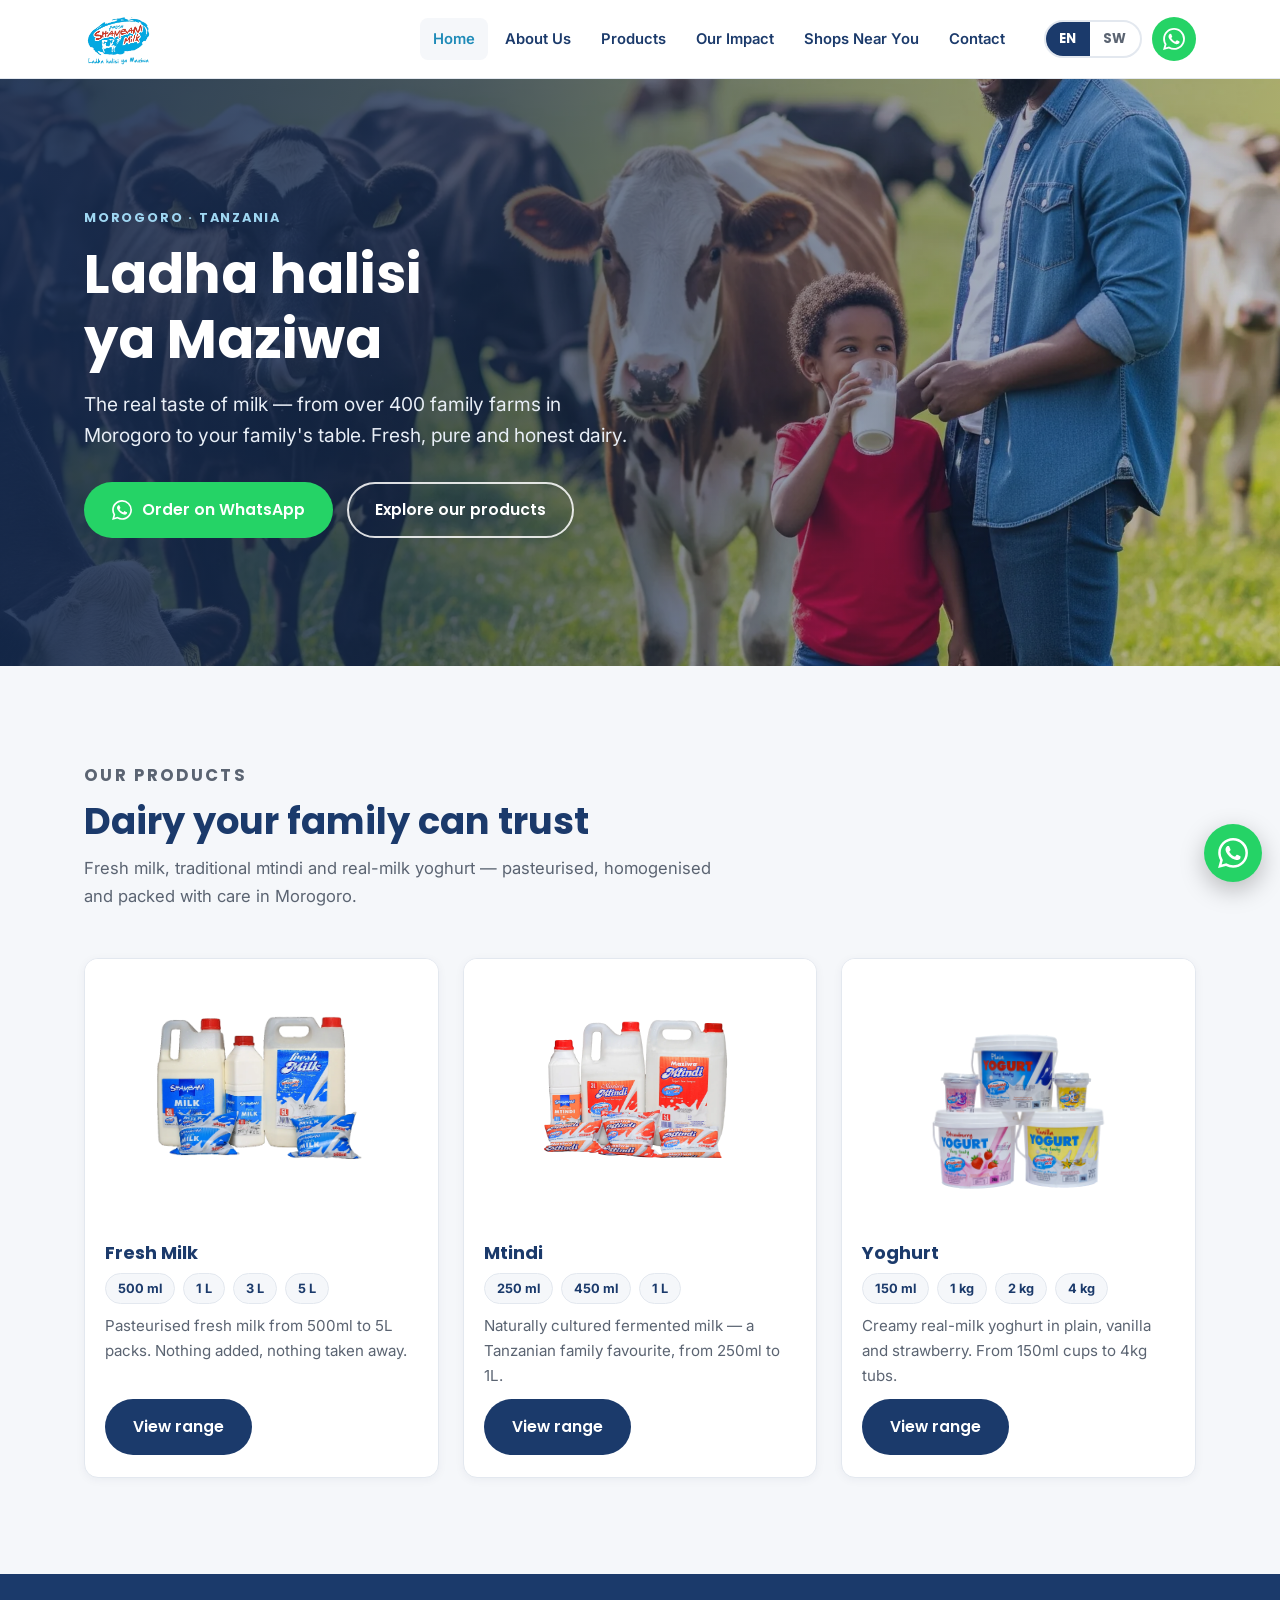
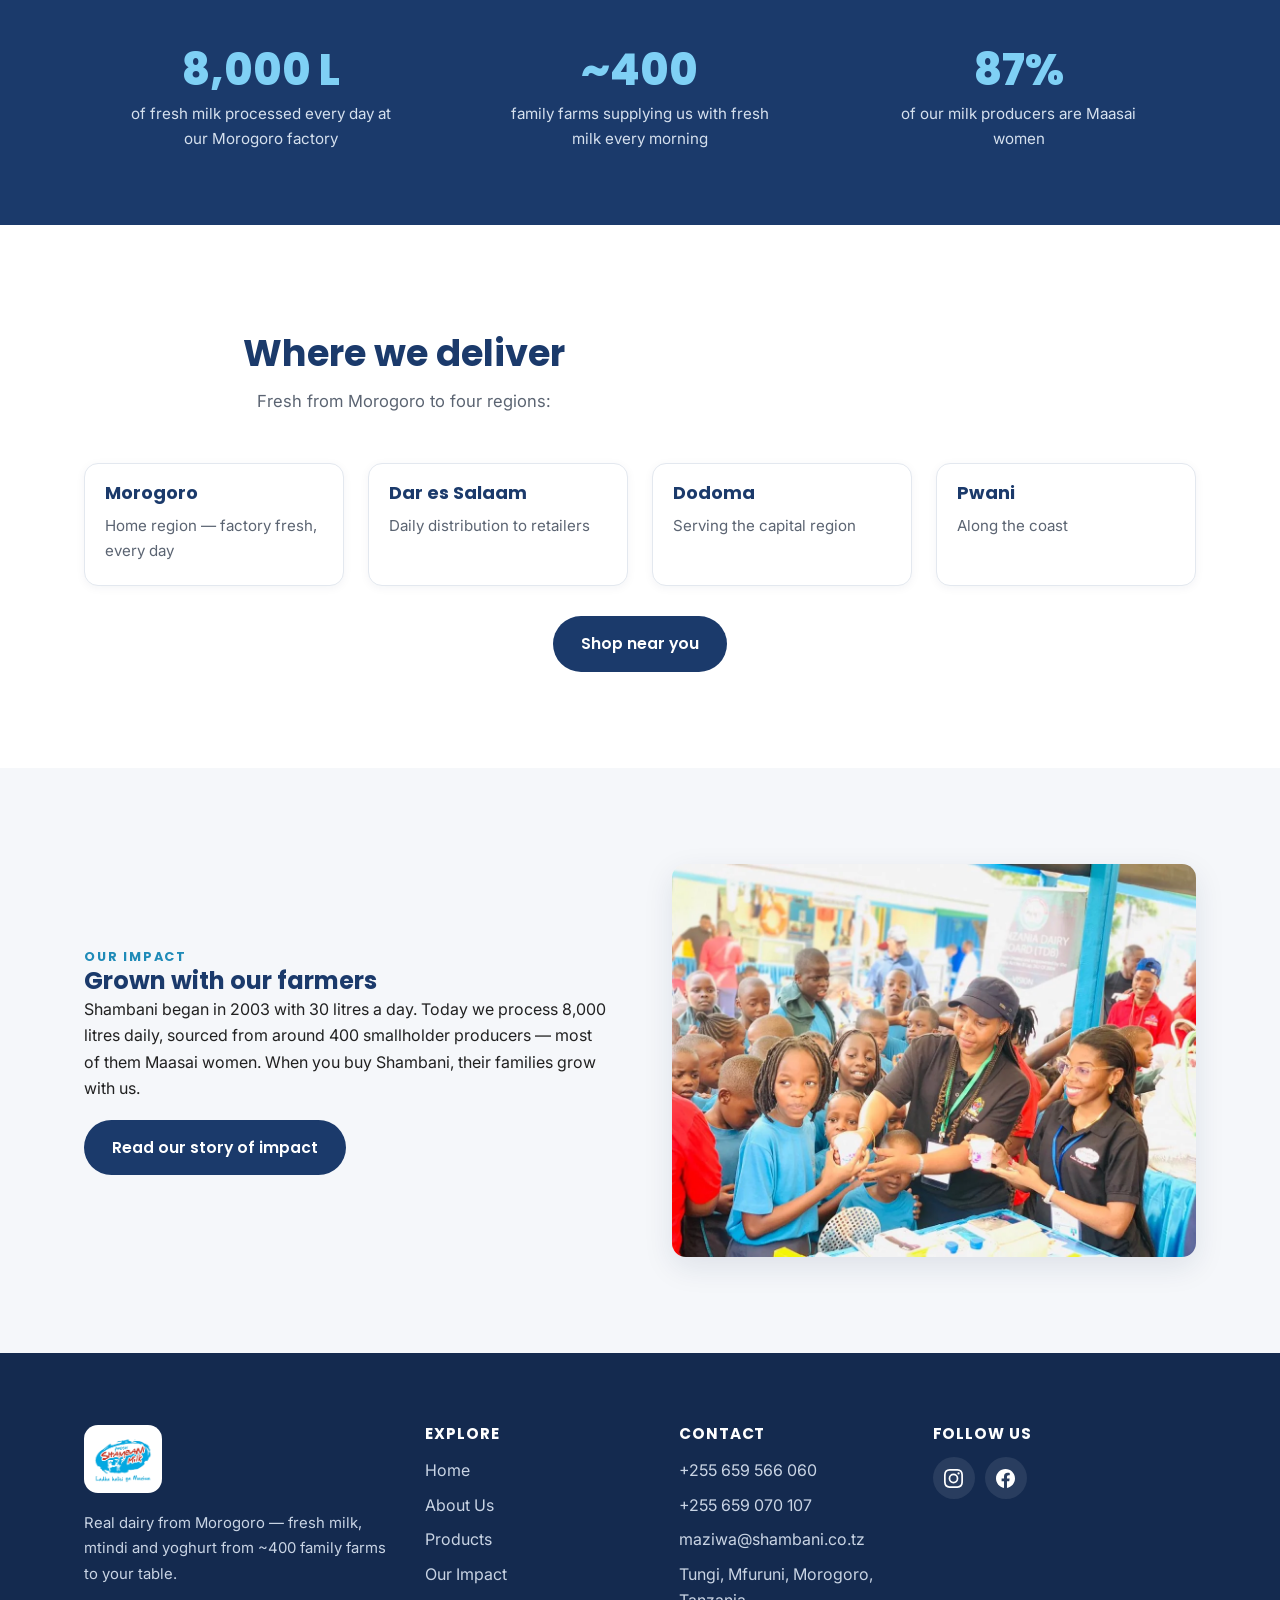
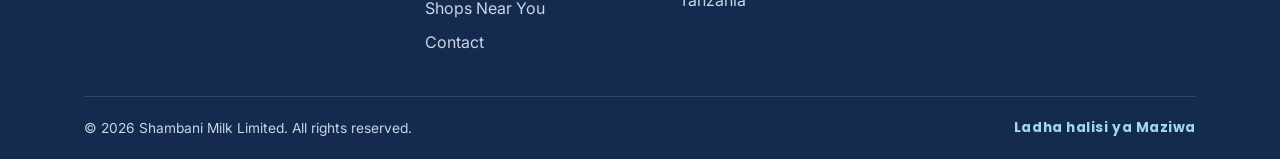
==== index.html @ 1003a5df "Header/footer logo fixes: remove header wordmark, repair stretched footer logo" ====
<!DOCTYPE html>
<html lang="en">
<head>
  <meta charset="UTF-8">
  <meta name="viewport" content="width=device-width, initial-scale=1.0">
  <title>Shambani Milk — Ladha halisi ya Maziwa | Fresh dairy from Morogoro</title>
  <meta name="description" content="Fresh milk, mtindi and yoghurt from ~400 family farms in Morogoro, Tanzania. Order easily on WhatsApp — Ladha halisi ya Maziwa.">
  <link rel="icon" href="assets/img/favicon.ico">
  <link rel="apple-touch-icon" href="assets/img/apple-touch-icon.png">
  <link rel="canonical" href="https://www.shambani.co.tz/">

  <meta property="og:type" content="website">
  <meta property="og:site_name" content="Shambani Milk Limited">
  <meta property="og:title" content="Shambani Milk — Ladha halisi ya Maziwa">
  <meta property="og:description" content="Fresh milk, mtindi and yoghurt from ~400 family farms in Morogoro, Tanzania. Order on WhatsApp.">
  <meta property="og:url" content="https://www.shambani.co.tz/">
  <meta property="og:image" content="https://www.shambani.co.tz/assets/img/og-image.jpg">
  <meta property="og:image:width" content="1200">
  <meta property="og:image:height" content="630">
  <meta name="twitter:card" content="summary_large_image">

  <link rel="preconnect" href="https://fonts.googleapis.com">
  <link rel="preconnect" href="https://fonts.gstatic.com" crossorigin>
  <link href="https://fonts.googleapis.com/css2?family=Poppins:wght@600;700;800&family=Inter:wght@400;600&display=swap" rel="stylesheet">
  <link rel="stylesheet" href="assets/css/styles.css">

  <script type="application/ld+json">
  {
    "@context": "https://schema.org",
    "@type": "Organization",
    "name": "Shambani Milk Limited",
    "url": "https://www.shambani.co.tz/",
    "logo": "https://www.shambani.co.tz/assets/img/logo.webp",
    "slogan": "Ladha halisi ya Maziwa",
    "email": "maziwa@shambani.co.tz",
    "telephone": ["+255659566060", "+255659070107"],
    "address": {
      "@type": "PostalAddress",
      "streetAddress": "Tungi, Mfuruni",
      "addressLocality": "Morogoro",
      "postalCode": "P.O. Box 2185",
      "addressCountry": "TZ"
    },
    "sameAs": [
      "https://www.instagram.com/shambani_milk/",
      "https://www.facebook.com/p/Shambani-Milk-Limited-100064187768673/"
    ]
  }
  </script>
  <script src="assets/js/i18n-en.js" defer></script>
  <script src="assets/js/i18n-sw.js" defer></script>
  <script src="assets/js/supabase-config.js" defer></script>
  <script src="assets/js/shops.js" defer></script>
  <script src="assets/js/main.js" defer></script>
</head>
<body data-page="index">
  <a class="skip-link" href="#main" data-i18n="a11y.skip">Skip to content</a>

  <header class="site-header">
    <div class="header-inner">
      <a class="brand" href="index.html" aria-label="Shambani Milk — home">
        <img src="assets/img/logo.webp" alt="Shambani Milk logo" width="544" height="459">
      </a>
      <nav class="main-nav" id="main-nav" aria-label="Main menu" data-i18n-attr="aria-label:nav.aria">
        <ul>
          <li><a href="index.html" aria-current="page" data-i18n="nav.home">Home</a></li>
          <li><a href="about.html" data-i18n="nav.about">About Us</a></li>
          <li><a href="products.html" data-i18n="nav.products">Products</a></li>
          <li><a href="impact.html" data-i18n="nav.impact">Our Impact</a></li>
          <li><a href="shops.html" data-i18n="nav.locations">Shops Near You</a></li>
          <li><a href="contact.html" data-i18n="nav.contact">Contact</a></li>
        </ul>
      </nav>
      <div class="header-actions">
        <div class="lang-switch" role="group" aria-label="Language / Lugha">
          <button type="button" data-lang="en" aria-pressed="true">EN</button>
          <button type="button" data-lang="sw" aria-pressed="false">SW</button>
        </div>
        <a class="header-call" href="#" data-wa-msg="waMsg.general" aria-label="WhatsApp">
          <svg viewBox="0 0 24 24" fill="currentColor" aria-hidden="true"><path d="M17.472 14.382c-.297-.149-1.758-.867-2.03-.967-.273-.099-.471-.148-.67.15-.197.297-.767.966-.94 1.164-.173.199-.347.223-.644.075-.297-.15-1.255-.463-2.39-1.475-.883-.788-1.48-1.761-1.653-2.059-.173-.297-.018-.458.13-.606.134-.133.298-.347.446-.52.149-.174.198-.298.298-.497.099-.198.05-.371-.025-.52-.075-.149-.669-1.612-.916-2.207-.242-.579-.487-.5-.669-.51-.173-.008-.371-.01-.57-.01-.198 0-.52.074-.792.372-.272.297-1.04 1.016-1.04 2.479 0 1.462 1.065 2.875 1.213 3.074.149.198 2.096 3.2 5.077 4.487.709.306 1.262.489 1.694.625.712.227 1.36.195 1.871.118.571-.085 1.758-.719 2.006-1.413.248-.694.248-1.289.173-1.413-.074-.124-.272-.198-.57-.347m-5.421 7.403h-.004a9.87 9.87 0 01-5.031-1.378l-.361-.214-3.741.982.998-3.648-.235-.374a9.86 9.86 0 01-1.51-5.26c.001-5.45 4.436-9.884 9.888-9.884 2.64 0 5.122 1.03 6.988 2.898a9.825 9.825 0 012.893 6.994c-.003 5.45-4.437 9.884-9.885 9.884m8.413-18.297A11.815 11.815 0 0012.05 0C5.495 0 .16 5.335.157 11.892c0 2.096.547 4.142 1.588 5.945L.057 24l6.305-1.654a11.882 11.882 0 005.683 1.448h.005c6.554 0 11.89-5.335 11.893-11.893a11.821 11.821 0 00-3.48-8.413"/></svg>
        </a>
        <button class="nav-toggle" aria-expanded="false" aria-controls="main-nav" aria-label="Menu">
          <svg viewBox="0 0 24 24" fill="none" stroke="currentColor" stroke-width="2.4" stroke-linecap="round" aria-hidden="true"><path d="M4 7h16M4 12h16M4 17h16"/></svg>
        </button>
      </div>
    </div>
  </header>

  <main id="main">

    <!-- Hero -->
    <section class="hero">
      <img src="assets/img/hero-home.webp" alt="" width="1920" height="1920" fetchpriority="high">
      <div class="hero-content">
        <p class="eyebrow" data-i18n="home.hero.eyebrow">Morogoro · Tanzania</p>
        <h1 data-i18n="home.hero.title">Ladha halisi ya Maziwa</h1>
        <p class="sub" data-i18n="home.hero.sub">The real taste of milk — from over 400 family farms in Morogoro to your family's table. Fresh, pure and honest dairy.</p>
        <div class="btn-row">
          <a class="btn btn-wa" href="#" data-wa-msg="waMsg.general">
            <svg viewBox="0 0 24 24" fill="currentColor" aria-hidden="true"><path d="M17.472 14.382c-.297-.149-1.758-.867-2.03-.967-.273-.099-.471-.148-.67.15-.197.297-.767.966-.94 1.164-.173.199-.347.223-.644.075-.297-.15-1.255-.463-2.39-1.475-.883-.788-1.48-1.761-1.653-2.059-.173-.297-.018-.458.13-.606.134-.133.298-.347.446-.52.149-.174.198-.298.298-.497.099-.198.05-.371-.025-.52-.075-.149-.669-1.612-.916-2.207-.242-.579-.487-.5-.669-.51-.173-.008-.371-.01-.57-.01-.198 0-.52.074-.792.372-.272.297-1.04 1.016-1.04 2.479 0 1.462 1.065 2.875 1.213 3.074.149.198 2.096 3.2 5.077 4.487.709.306 1.262.489 1.694.625.712.227 1.36.195 1.871.118.571-.085 1.758-.719 2.006-1.413.248-.694.248-1.289.173-1.413-.074-.124-.272-.198-.57-.347m-5.421 7.403h-.004a9.87 9.87 0 01-5.031-1.378l-.361-.214-3.741.982.998-3.648-.235-.374a9.86 9.86 0 01-1.51-5.26c.001-5.45 4.436-9.884 9.888-9.884 2.64 0 5.122 1.03 6.988 2.898a9.825 9.825 0 012.893 6.994c-.003 5.45-4.437 9.884-9.885 9.884m8.413-18.297A11.815 11.815 0 0012.05 0C5.495 0 .16 5.335.157 11.892c0 2.096.547 4.142 1.588 5.945L.057 24l6.305-1.654a11.882 11.882 0 005.683 1.448h.005c6.554 0 11.89-5.335 11.893-11.893a11.821 11.821 0 00-3.48-8.413"/></svg>
            <span data-i18n="home.cta.order">Order on WhatsApp</span>
          </a>
          <a class="btn btn-outline" href="products.html" data-i18n="home.cta.products">Explore our products</a>
        </div>
      </div>
    </section>

    <!-- Product categories -->
    <section class="section alt">
      <div class="container">
        <div class="section-head">
          <p class="eyebrow" data-i18n="home.products.eyebrow">Our products</p>
          <h2 data-i18n="home.products.title">Dairy your family can trust</h2>
          <p data-i18n="home.products.sub">Fresh milk, traditional mtindi and real-milk yoghurt — pasteurised, homogenised and packed with care in Morogoro.</p>
        </div>
        <div class="grid grid-3">
          <article class="card">
            <div class="card-img"><img src="assets/img/fresh-range.webp" alt="Shambani fresh milk range" data-i18n-attr="alt:cat.fresh.alt" width="1600" height="1066" loading="lazy"></div>
            <div class="card-body">
              <h3 data-i18n="cat.fresh.name">Fresh Milk</h3>
              <div class="chips"><span class="chip">500 ml</span><span class="chip">1 L</span><span class="chip">3 L</span><span class="chip">5 L</span></div>
              <p data-i18n="cat.fresh.desc">Pasteurised fresh milk from 500ml to 5L packs. Nothing added, nothing taken away.</p>
              <a class="btn btn-navy" href="products.html#fresh" data-i18n="cat.view">View range</a>
            </div>
          </article>
          <article class="card">
            <div class="card-img"><img src="assets/img/mtindi-range.webp" alt="Shambani mtindi range" data-i18n-attr="alt:cat.mtindi.alt" width="1920" height="1280" loading="lazy"></div>
            <div class="card-body">
              <h3 data-i18n="cat.mtindi.name">Mtindi</h3>
              <div class="chips"><span class="chip">250 ml</span><span class="chip">450 ml</span><span class="chip">1 L</span></div>
              <p data-i18n="cat.mtindi.desc">Naturally cultured fermented milk — a Tanzanian family favourite, from 250ml to 1L.</p>
              <a class="btn btn-navy" href="products.html#mtindi" data-i18n="cat.view">View range</a>
            </div>
          </article>
          <article class="card">
            <div class="card-img"><img src="assets/img/yogurt-range.webp" alt="Shambani yoghurt range" data-i18n-attr="alt:cat.yogurt.alt" width="1536" height="1920" loading="lazy"></div>
            <div class="card-body">
              <h3 data-i18n="cat.yogurt.name">Yoghurt</h3>
              <div class="chips"><span class="chip">150 ml</span><span class="chip">1 kg</span><span class="chip">2 kg</span><span class="chip">4 kg</span></div>
              <p data-i18n="cat.yogurt.desc">Creamy real-milk yoghurt in plain, vanilla and strawberry. From 150ml cups to 4kg tubs.</p>
              <a class="btn btn-navy" href="products.html#yogurt" data-i18n="cat.view">View range</a>
            </div>
          </article>
        </div>
      </div>
    </section>

    <!-- Impact stats -->
    <section class="stats-band">
      <div class="container">
        <div class="grid grid-3">
          <div class="stat">
            <div class="num" data-i18n="stat.capacity.num">8,000 L</div>
            <p class="label" data-i18n="stat.capacity.label">of fresh milk processed every day at our Morogoro factory</p>
          </div>
          <div class="stat">
            <div class="num" data-i18n="stat.farmers.num">~400</div>
            <p class="label" data-i18n="stat.farmers.label">family farms supplying us with fresh milk every morning</p>
          </div>
          <div class="stat">
            <div class="num" data-i18n="stat.women.num">87%</div>
            <p class="label" data-i18n="stat.women.label">of our milk producers are Maasai women</p>
          </div>
        </div>
      </div>
    </section>

    <!-- Delivery strip -->
    <section class="section">
      <div class="container">
        <div class="section-head center">
          <h2 data-i18n="home.deliver.title">Where we deliver</h2>
          <p data-i18n="home.deliver.sub">Fresh from Morogoro to four regions:</p>
        </div>
        <div class="grid grid-4">
          <article class="card"><div class="card-body"><h3>Morogoro</h3><p data-i18n="mk.morogoro.desc">Home region — factory fresh, every day</p></div></article>
          <article class="card"><div class="card-body"><h3>Dar es Salaam</h3><p data-i18n="mk.dar.desc">Daily distribution to retailers</p></div></article>
          <article class="card"><div class="card-body"><h3>Dodoma</h3><p data-i18n="mk.dodoma.desc">Serving the capital region</p></div></article>
          <article class="card"><div class="card-body"><h3>Pwani</h3><p data-i18n="mk.pwani.desc">Along the coast</p></div></article>
        </div>
        <div class="mt-3 center">
          <a class="btn btn-navy" href="shops.html" data-i18n="home.cta.locations">Shop near you</a>
        </div>
      </div>
    </section>

    <!-- Impact teaser -->
    <section class="section alt">
      <div class="container split">
        <div>
          <p class="eyebrow" data-i18n="home.impact.eyebrow">Our impact</p>
          <h2 data-i18n="home.impact.title">Grown with our farmers</h2>
          <p data-i18n="home.impact.text">Shambani began in 2003 with 30 litres a day. Today we process 8,000 litres daily, sourced from around 400 smallholder producers — most of them Maasai women. When you buy Shambani, their families grow with us.</p>
          <a class="btn btn-navy mt-2" href="impact.html" data-i18n="home.impact.link">Read our story of impact</a>
        </div>
        <div class="img-frame">
          <img src="assets/img/impact-event.webp" alt="Shambani staff serving yoghurt to schoolchildren at an outdoor event" data-i18n-attr="alt:impact.event.alt" width="1080" height="810" loading="lazy">
        </div>
      </div>
    </section>

  </main>

  <footer class="site-footer">
    <div class="container">
      <div class="footer-grid">
        <div class="footer-brand">
          <img src="assets/img/logo.webp" alt="Shambani Milk logo" width="544" height="459">
          <p data-i18n="footer.blurb">Real dairy from Morogoro — fresh milk, mtindi and yoghurt from ~400 family farms to your table.</p>
        </div>
        <nav aria-label="Footer">
          <h3 data-i18n="footer.explore">Explore</h3>
          <ul>
            <li><a href="index.html" data-i18n="nav.home">Home</a></li>
            <li><a href="about.html" data-i18n="nav.about">About Us</a></li>
            <li><a href="products.html" data-i18n="nav.products">Products</a></li>
            <li><a href="impact.html" data-i18n="nav.impact">Our Impact</a></li>
            <li><a href="shops.html" data-i18n="nav.locations">Shops Near You</a></li>
            <li><a href="contact.html" data-i18n="nav.contact">Contact</a></li>
          </ul>
        </nav>
        <div>
          <h3 data-i18n="footer.contact">Contact</h3>
          <ul>
            <li><a href="tel:+255659566060">+255 659 566 060</a></li>
            <li><a href="tel:+255659070107">+255 659 070 107</a></li>
            <li><a href="mailto:maziwa@shambani.co.tz">maziwa@shambani.co.tz</a></li>
            <li>Tungi, Mfuruni, Morogoro, Tanzania</li>
          </ul>
        </div>
        <div>
          <h3 data-i18n="footer.follow">Follow us</h3>
          <div class="social-row">
            <a href="https://www.instagram.com/shambani_milk/" aria-label="Instagram" data-i18n-attr="aria-label:footer.ig.aria">
              <svg viewBox="0 0 24 24" fill="currentColor" aria-hidden="true"><path d="M12 2.163c3.204 0 3.584.012 4.85.07 3.252.148 4.771 1.691 4.919 4.919.058 1.265.069 1.645.069 4.849 0 3.205-.012 3.584-.069 4.849-.149 3.225-1.664 4.771-4.919 4.919-1.266.058-1.644.07-4.85.07-3.204 0-3.584-.012-4.849-.07-3.26-.149-4.771-1.699-4.919-4.92-.058-1.265-.07-1.644-.07-4.849 0-3.204.013-3.583.07-4.849.149-3.227 1.664-4.771 4.919-4.919 1.266-.057 1.645-.069 4.849-.069zM12 0C8.741 0 8.333.014 7.053.072 2.695.272.273 2.69.073 7.052.014 8.333 0 8.741 0 12s.014 3.668.072 4.948c.2 4.358 2.618 6.78 6.98 6.98C8.333 23.986 8.741 24 12 24s3.668-.014 4.948-.072c4.354-.2 6.782-2.618 6.979-6.98.059-1.28.073-1.689.073-4.948s-.014-3.667-.072-4.947c-.196-4.354-2.617-6.78-6.979-6.98C15.668.014 15.259 0 12 0zm0 5.838a6.162 6.162 0 100 12.324 6.162 6.162 0 000-12.324zM12 16a4 4 0 110-8 4 4 0 010 8zm6.406-11.845a1.44 1.44 0 100 2.881 1.44 1.44 0 000-2.881z"/></svg>
            </a>
            <a href="https://www.facebook.com/p/Shambani-Milk-Limited-100064187768673/" aria-label="Facebook" data-i18n-attr="aria-label:footer.fb.aria">
              <svg viewBox="0 0 24 24" fill="currentColor" aria-hidden="true"><path d="M24 12.073c0-6.627-5.373-12-12-12s-12 5.373-12 12c0 5.99 4.388 10.954 10.125 11.854v-8.385H7.078v-3.47h3.047V9.43c0-3.007 1.792-4.669 4.533-4.669 1.312 0 2.686.235 2.686.235v2.953H15.83c-1.491 0-1.956.925-1.956 1.874v2.25h3.328l-.532 3.47h-2.796v8.385C19.612 23.027 24 18.062 24 12.073z"/></svg>
            </a>
          </div>
        </div>
      </div>
      <div class="footer-bottom">
        <span data-i18n="footer.rights">© 2026 Shambani Milk Limited. All rights reserved.</span>
        <span>Ladha halisi ya Maziwa</span>
      </div>
    </div>
  </footer>

  <a class="wa-float" href="#" data-wa-msg="waMsg.general" aria-label="Chat with us on WhatsApp" data-i18n-attr="aria-label:wa.float.aria">
    <svg viewBox="0 0 24 24" fill="currentColor" aria-hidden="true"><path d="M17.472 14.382c-.297-.149-1.758-.867-2.03-.967-.273-.099-.471-.148-.67.15-.197.297-.767.966-.94 1.164-.173.199-.347.223-.644.075-.297-.15-1.255-.463-2.39-1.475-.883-.788-1.48-1.761-1.653-2.059-.173-.297-.018-.458.13-.606.134-.133.298-.347.446-.52.149-.174.198-.298.298-.497.099-.198.05-.371-.025-.52-.075-.149-.669-1.612-.916-2.207-.242-.579-.487-.5-.669-.51-.173-.008-.371-.01-.57-.01-.198 0-.52.074-.792.372-.272.297-1.04 1.016-1.04 2.479 0 1.462 1.065 2.875 1.213 3.074.149.198 2.096 3.2 5.077 4.487.709.306 1.262.489 1.694.625.712.227 1.36.195 1.871.118.571-.085 1.758-.719 2.006-1.413.248-.694.248-1.289.173-1.413-.074-.124-.272-.198-.57-.347m-5.421 7.403h-.004a9.87 9.87 0 01-5.031-1.378l-.361-.214-3.741.982.998-3.648-.235-.374a9.86 9.86 0 01-1.51-5.26c.001-5.45 4.436-9.884 9.888-9.884 2.64 0 5.122 1.03 6.988 2.898a9.825 9.825 0 012.893 6.994c-.003 5.45-4.437 9.884-9.885 9.884m8.413-18.297A11.815 11.815 0 0012.05 0C5.495 0 .16 5.335.157 11.892c0 2.096.547 4.142 1.588 5.945L.057 24l6.305-1.654a11.882 11.882 0 005.683 1.448h.005c6.554 0 11.89-5.335 11.893-11.893a11.821 11.821 0 00-3.48-8.413"/></svg>
  </a>
</body>
</html>
---- assets/css/styles.css ----
/* ============================================================
   Shambani Milk Limited — site styles
   Brand: blue #29ABE2 · navy #1B3A6B · red #E63946 (see website-build-prompt.md §2)
   ============================================================ */

:root {
  --blue: #29abe2;
  --blue-dark: #1f8bb8;
  --navy: #1b3a6b;
  --navy-deep: #142a4f;
  --red: #e63946;
  --wa: #25d366;
  --wa-dark: #1eb857;
  --ink: #212121;
  --muted: #5b6472;
  --paper: #ffffff;
  --mist: #f5f7fa;
  --line: #e3e8ef;
  --radius: 14px;
  --shadow: 0 10px 30px rgba(20, 42, 79, 0.10);
  --font-head: "Poppins", "Segoe UI", system-ui, sans-serif;
  --font-body: "Inter", "Segoe UI", system-ui, sans-serif;
  --container: 1152px;
}

* { box-sizing: border-box; margin: 0; padding: 0; }

html { scroll-behavior: smooth; }

body {
  font-family: var(--font-body);
  color: var(--ink);
  background: var(--paper);
  line-height: 1.65;
  font-size: 1rem;
  -webkit-font-smoothing: antialiased;
}

img { max-width: 100%; height: auto; display: block; }

a { color: var(--blue-dark); text-decoration: none; }
a:hover { text-decoration: underline; }

h1, h2, h3, h4 { font-family: var(--font-head); line-height: 1.2; color: var(--navy); font-weight: 700; }

:focus-visible { outline: 3px solid var(--blue); outline-offset: 2px; border-radius: 4px; }

.container { max-width: var(--container); margin-inline: auto; padding-inline: 20px; }

.skip-link {
  position: absolute; left: -9999px; top: 0; background: var(--navy); color: #fff;
  padding: 10px 16px; z-index: 200; border-radius: 0 0 8px 0;
}
.skip-link:focus { left: 0; }

/* ---------- Buttons ---------- */
.btn {
  display: inline-flex; align-items: center; gap: 10px; justify-content: center;
  font-family: var(--font-head); font-weight: 600; font-size: 0.975rem;
  padding: 13px 26px; border-radius: 999px; border: 2px solid transparent;
  cursor: pointer; text-decoration: none !important; transition: transform .15s ease, background .15s ease, color .15s ease;
}
.btn:active { transform: scale(.97); }
.btn-primary { background: var(--red); color: #fff; }
.btn-primary:hover { background: #cf2f3c; }
.btn-wa { background: var(--wa); color: #fff; }
.btn-wa:hover { background: var(--wa-dark); }
.btn-outline { background: transparent; color: #fff; border-color: rgba(255,255,255,.85); }
.btn-outline:hover { background: rgba(255,255,255,.14); }
.btn-navy { background: var(--navy); color: #fff; }
.btn-navy:hover { background: var(--navy-deep); }
.btn svg { width: 20px; height: 20px; flex: none; }

/* ---------- Header ---------- */
.site-header {
  position: sticky; top: 0; z-index: 100;
  background: rgba(255,255,255,.96); backdrop-filter: blur(8px);
  border-bottom: 1px solid var(--line);
}
.header-inner {
  display: flex; align-items: center; gap: 18px;
  min-height: 72px; max-width: var(--container); margin-inline: auto; padding: 10px 20px;
}
.brand { display: flex; align-items: center; gap: 12px; text-decoration: none !important; }
.brand img { height: 58px; width: auto; }

.main-nav { margin-left: auto; }
.main-nav ul { display: flex; gap: 4px; list-style: none; }
.main-nav a {
  display: block; padding: 9px 13px; border-radius: 8px;
  font-weight: 600; font-size: .925rem; color: var(--navy); text-decoration: none !important;
}
.main-nav a:hover { background: var(--mist); }
.main-nav a[aria-current="page"] { color: var(--blue-dark); background: var(--mist); }

.header-actions { display: flex; align-items: center; gap: 10px; margin-left: 8px; }

/* Language toggle */
.lang-switch {
  display: inline-flex; border: 2px solid var(--line); border-radius: 999px; overflow: hidden;
}
.lang-switch button {
  border: 0; background: transparent; cursor: pointer;
  font-family: var(--font-head); font-weight: 700; font-size: .82rem; letter-spacing: .04em;
  padding: 7px 13px; color: var(--muted);
}
.lang-switch button[aria-pressed="true"] { background: var(--navy); color: #fff; }

.header-call {
  display: inline-flex; align-items: center; justify-content: center;
  width: 44px; height: 44px; border-radius: 50%;
  background: var(--wa); color: #fff; text-decoration: none !important;
}
.header-call svg { width: 22px; height: 22px; }

.nav-toggle {
  display: none; border: 0; background: transparent; cursor: pointer; padding: 8px;
}
.nav-toggle svg { width: 28px; height: 28px; color: var(--navy); display: block; }

@media (max-width: 1020px) {
  .nav-toggle { display: block; }
  .header-actions { margin-left: auto; order: 3; }
  .nav-toggle { order: 4; }
  .main-nav {
    position: fixed; inset: 72px 0 auto 0; background: #fff;
    border-bottom: 1px solid var(--line); box-shadow: var(--shadow);
    display: none; padding: 12px 20px 20px; z-index: 99;
  }
  .main-nav.open { display: block; }
  .main-nav ul { flex-direction: column; gap: 2px; }
  .brand img { height: 44px; }
}

/* ---------- Hero ---------- */
.hero {
  position: relative; color: #fff; overflow: hidden;
  background: var(--navy);
}
.hero > img {
  position: absolute; inset: 0; width: 100%; height: 100%;
  object-fit: cover; opacity: .92;
}
.hero::after {
  content: ""; position: absolute; inset: 0;
  background: linear-gradient(100deg, rgba(20,42,79,.90) 0%, rgba(20,42,79,.72) 34%, rgba(20,42,79,.42) 62%, rgba(20,42,79,.12) 100%);
}
.hero-content {
  position: relative; z-index: 1; max-width: var(--container); margin-inline: auto;
  padding: clamp(64px, 10vw, 128px) 20px;
}
.hero .eyebrow { color: #9fd7f2; }
.hero h1 {
  color: #fff; font-size: clamp(2.1rem, 5vw, 3.4rem);
  max-width: 15ch; margin: 14px 0 16px; text-wrap: balance;
}
.hero p.sub { font-size: clamp(1.02rem, 2vw, 1.2rem); max-width: 46ch; color: #e8eef6; }
.hero .btn-row { display: flex; flex-wrap: wrap; gap: 14px; margin-top: 30px; }

.eyebrow {
  font-family: var(--font-head); font-weight: 700; font-size: .8rem;
  letter-spacing: .14em; text-transform: uppercase; color: var(--blue-dark);
}

/* ---------- Sections ---------- */
.section { padding: clamp(56px, 8vw, 96px) 0; }
.section.alt { background: var(--mist); }
.section-head { max-width: 640px; margin-bottom: clamp(30px, 5vw, 48px); }
.section-head h2 { font-size: clamp(1.65rem, 3.4vw, 2.3rem); margin: 10px 0 12px; text-wrap: balance; }
.section-head p { color: var(--muted); font-size: 1.04rem; }

/* ---------- Cards ---------- */
.grid { display: grid; gap: 24px; }
.grid-3 { grid-template-columns: repeat(3, 1fr); }
.grid-4 { grid-template-columns: repeat(4, 1fr); }
.grid-2 { grid-template-columns: repeat(2, 1fr); }
@media (max-width: 920px) { .grid-3, .grid-4 { grid-template-columns: repeat(2, 1fr); } }
@media (max-width: 620px) { .grid-2, .grid-3, .grid-4 { grid-template-columns: 1fr; } }

.card {
  background: var(--paper); border: 1px solid var(--line); border-radius: var(--radius);
  overflow: hidden; box-shadow: 0 2px 10px rgba(20,42,79,.05);
  display: flex; flex-direction: column; transition: transform .18s ease, box-shadow .18s ease;
}
.card:hover { transform: translateY(-4px); box-shadow: var(--shadow); }
.card .card-img { aspect-ratio: 4 / 3; overflow: hidden; background: #fff; }
.card .card-img img { width: 100%; height: 100%; object-fit: contain; padding: 18px; }
.card .card-img.cover img { object-fit: cover; padding: 0; }
.card-body { padding: 18px 20px 22px; display: flex; flex-direction: column; gap: 10px; flex: 1; }
.card-body h3 { font-size: 1.12rem; }
.card-body p { color: var(--muted); font-size: .945rem; flex: 1; }
.card-body .btn { align-self: flex-start; }

.chips { display: flex; flex-wrap: wrap; gap: 8px; }
.chip {
  font-size: .8rem; font-weight: 700; color: var(--navy);
  background: var(--mist); border: 1px solid var(--line);
  padding: 4px 12px; border-radius: 999px;
}

/* ---------- Stats ---------- */
.stats-band { background: var(--navy); color: #fff; }
.stats-band .grid { padding: clamp(40px, 6vw, 64px) 0; align-items: start; }
.stat { text-align: center; padding: 10px; display: grid; gap: 8px; }
.stat .num {
  font-family: var(--font-head); font-weight: 800;
  font-size: clamp(1.9rem, 4.2vw, 2.7rem); color: #7fd0f5; line-height: 1.05;
  white-space: nowrap;
}
.stat .label { color: #d5e0ee; font-size: .95rem; max-width: 26ch; margin-inline: auto; }

/* ---------- Timeline ---------- */
.timeline { list-style: none; position: relative; padding-left: 34px; }
.timeline::before {
  content: ""; position: absolute; left: 10px; top: 6px; bottom: 6px;
  width: 3px; border-radius: 3px; background: var(--line);
}
.timeline li { position: relative; padding: 0 0 34px 18px; }
.timeline li:last-child { padding-bottom: 0; }
.timeline li::before {
  content: ""; position: absolute; left: -31px; top: 5px;
  width: 17px; height: 17px; border-radius: 50%;
  background: var(--blue); border: 4px solid #fff; box-shadow: 0 0 0 3px var(--blue);
}
.timeline .year {
  font-family: var(--font-head); font-weight: 800; font-size: 1.05rem; color: var(--red);
}
.timeline h3 { font-size: 1.08rem; margin: 2px 0 6px; }
.timeline p { color: var(--muted); max-width: 56ch; }

/* ---------- Split feature (image + text) ---------- */
.split { display: grid; grid-template-columns: 1fr 1fr; gap: clamp(28px, 5vw, 64px); align-items: center; }
.split .img-frame {
  border-radius: var(--radius); overflow: hidden; box-shadow: var(--shadow);
  background: var(--mist);
}
.split .img-frame img { width: 100%; height: 100%; object-fit: cover; aspect-ratio: 4 / 3; }
@media (max-width: 860px) { .split { grid-template-columns: 1fr; } }

/* ---------- Map ---------- */
.map-frame {
  border-radius: var(--radius); overflow: hidden; border: 1px solid var(--line);
  box-shadow: var(--shadow); background: var(--mist);
}
.map-frame iframe { display: block; width: 100%; height: 420px; border: 0; }

/* ---------- Forms ---------- */
.form-grid { display: grid; gap: 18px; }
.field label { display: block; font-weight: 600; font-size: .92rem; margin-bottom: 6px; color: var(--navy); }
.field input, .field textarea, .locator-filters select, .locator-filters input {
  width: 100%; font: inherit; color: var(--ink);
  border: 2px solid var(--line); border-radius: 10px; padding: 12px 14px; background: #fff;
}
.field input:focus, .field textarea:focus, .locator-filters select:focus, .locator-filters input:focus { border-color: var(--blue); outline: none; }
.field textarea { min-height: 130px; resize: vertical; }
.form-status { font-size: .92rem; min-height: 1.3em; margin: 0; }
.form-status.ok { color: #1a7f4b; font-weight: 600; }
.form-status.err { color: var(--red); font-weight: 600; }

/* ---------- Contact page blocks ---------- */
.contact-card {
  display: flex; gap: 14px; align-items: flex-start;
  background: var(--paper); border: 1px solid var(--line); border-radius: var(--radius); padding: 20px;
}
.contact-card .ico {
  flex: none; width: 46px; height: 46px; border-radius: 12px;
  display: grid; place-items: center; background: var(--mist); color: var(--blue-dark);
}
.contact-card .ico svg { width: 22px; height: 22px; }
.contact-card h3 { font-size: 1rem; margin-bottom: 4px; }
.contact-card p, .contact-card a { font-size: .95rem; color: var(--muted); word-break: break-word; }

/* ---------- Footer ---------- */
.site-footer { background: var(--navy-deep); color: #c9d4e4; margin-top: 0; }
.footer-grid {
  display: grid; grid-template-columns: 1.4fr 1fr 1fr 1.2fr; gap: 34px;
  padding: clamp(44px, 6vw, 72px) 0 40px;
}
.footer-grid h3 { color: #fff; font-size: .95rem; letter-spacing: .06em; text-transform: uppercase; margin-bottom: 14px; }
.footer-grid ul { list-style: none; display: grid; gap: 8px; }
.footer-grid a { color: #c9d4e4; }
.footer-grid a:hover { color: #fff; }
.footer-brand img {
  height: 68px; width: auto; margin-bottom: 18px;
  background: var(--paper); border-radius: 14px; padding: 8px;
}
.footer-brand p { font-size: .93rem; max-width: 34ch; line-height: 1.7; }
.footer-bottom span:last-child {
  font-family: var(--font-head); font-weight: 700; letter-spacing: .04em;
  color: #9fd7f2;
}
.social-row { display: flex; gap: 10px; }
.social-row a {
  width: 42px; height: 42px; border-radius: 50%; display: grid; place-items: center;
  background: rgba(255,255,255,.09); color: #fff;
}
.social-row a:hover { background: var(--blue); }
.social-row svg { width: 19px; height: 19px; }
.footer-bottom {
  border-top: 1px solid rgba(255,255,255,.14); padding: 20px 0;
  display: flex; flex-wrap: wrap; gap: 10px; justify-content: space-between; font-size: .86rem;
}
@media (max-width: 920px) { .footer-grid { grid-template-columns: 1fr 1fr; } }
@media (max-width: 560px) { .footer-grid { grid-template-columns: 1fr; } }

/* ---------- Floating WhatsApp ---------- */
.wa-float {
  position: fixed; right: 18px; bottom: 18px; z-index: 90;
  width: 58px; height: 58px; border-radius: 50%;
  background: var(--wa); color: #fff; display: grid; place-items: center;
  box-shadow: 0 8px 24px rgba(0,0,0,.25); text-decoration: none !important;
  transition: transform .15s ease;
}
.wa-float:hover { transform: scale(1.07); }
.wa-float svg { width: 30px; height: 30px; }

/* ---------- Page header (inner pages) ---------- */
.page-head {
  background: var(--navy); color: #fff; position: relative; overflow: hidden;
}
.page-head::before {
  content: ""; position: absolute; right: -120px; top: -120px; width: 380px; height: 380px;
  border-radius: 50%; background: rgba(41, 171, 226, .18);
}
.page-head::after {
  content: ""; position: absolute; right: 90px; bottom: -160px; width: 300px; height: 300px;
  border-radius: 50%; background: rgba(230, 57, 70, .12);
}
.page-head .container { position: relative; z-index: 1; padding: clamp(44px, 7vw, 76px) 20px; }
.page-head .eyebrow { color: #9fd7f2; }
.page-head h1 { color: #fff; font-size: clamp(1.9rem, 4.4vw, 2.8rem); margin: 12px 0 10px; text-wrap: balance; }
.page-head p { color: #d5e0ee; max-width: 62ch; font-size: 1.04rem; }

/* ---------- Shop locator ---------- */
.locator-top {
  display: flex; flex-wrap: wrap; gap: 18px; align-items: center;
  justify-content: space-between; margin-bottom: 14px;
}
.locator-top h2 { font-size: clamp(1.3rem, 2.6vw, 1.7rem); }
.locator-top p { color: var(--muted); max-width: 52ch; font-size: .95rem; }
.locator-filters {
  display: grid; gap: 14px; margin-top: 8px;
  grid-template-columns: repeat(auto-fit, minmax(190px, 1fr));
}
.locator-filters .opt-all { color: var(--muted); }
.results-head {
  display: flex; align-items: center; gap: 12px;
  margin: 26px 0 14px;
}
.results-head h3 { font-size: 1.05rem; margin: 0; }
.shop-card .shop-where {
  font-size: .84rem; color: var(--blue-dark); font-weight: 600;
  text-transform: none; letter-spacing: .01em;
}
.shop-card .shop-addr { font-size: .93rem; }
.shop-actions { display: flex; gap: 10px; flex-wrap: wrap; margin-top: 4px; }
.btn-sm { padding: 9px 18px; font-size: .85rem; }

/* ---------- Utility ---------- */
.center { text-align: center; }
.center .section-head { margin-inline: auto; }
.mt-2 { margin-top: 18px; }
.mt-3 { margin-top: 30px; }
.mb-2 { margin-bottom: 14px; }
.stack { display: grid; gap: 18px; align-content: start; }
.note {
  background: var(--mist); border: 1px dashed var(--line); border-radius: 10px;
  padding: 14px 18px; color: var(--muted); font-size: .93rem;
}
.note-row {
  display: flex; align-items: center; gap: 18px; flex-wrap: wrap;
  justify-content: space-between;
}
.note-row strong { color: var(--navy); font-size: 1.02rem; }
.img-frame figcaption {
  background: var(--paper); padding: 12px 16px;
  font-size: .88rem; color: var(--muted);
}
.text-link { font-weight: 600; }

@media (prefers-reduced-motion: reduce) {
  html { scroll-behavior: auto; }
  *, *::before, *::after { transition: none !important; animation: none !important; }
}
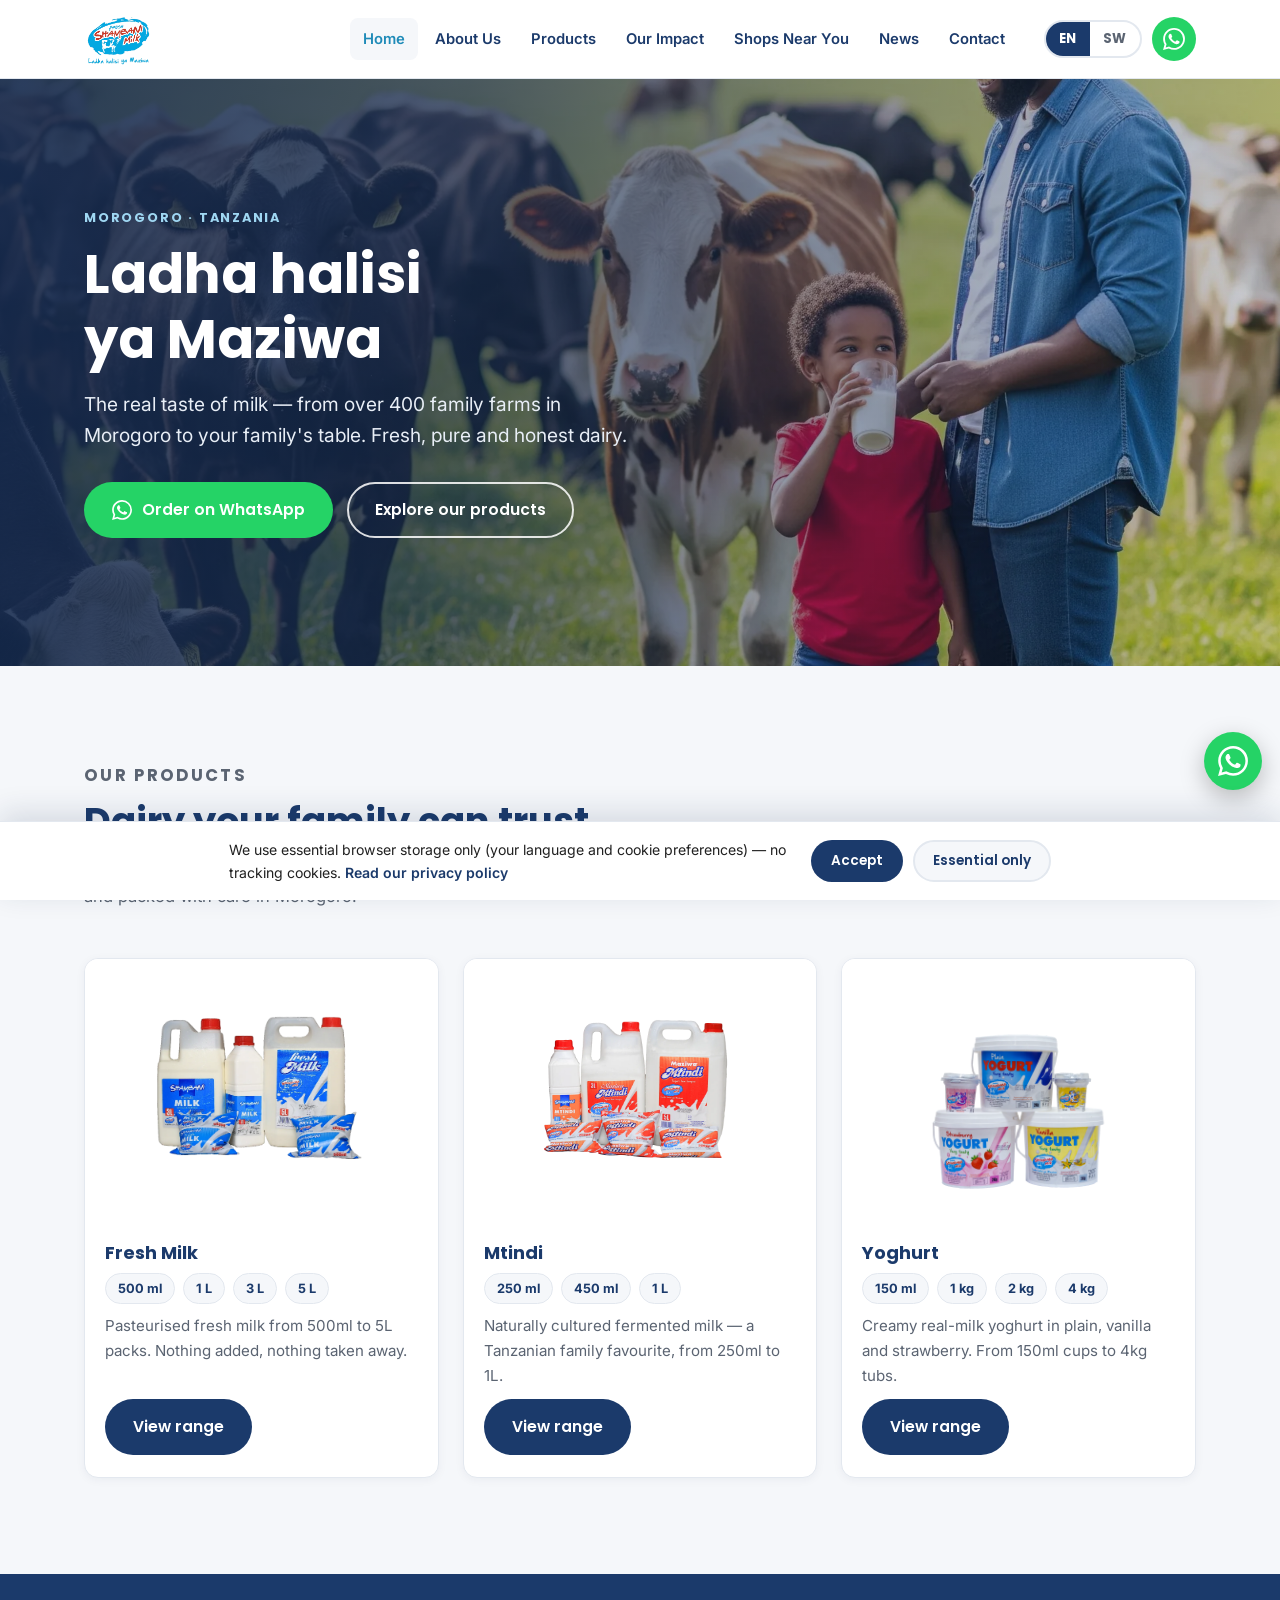
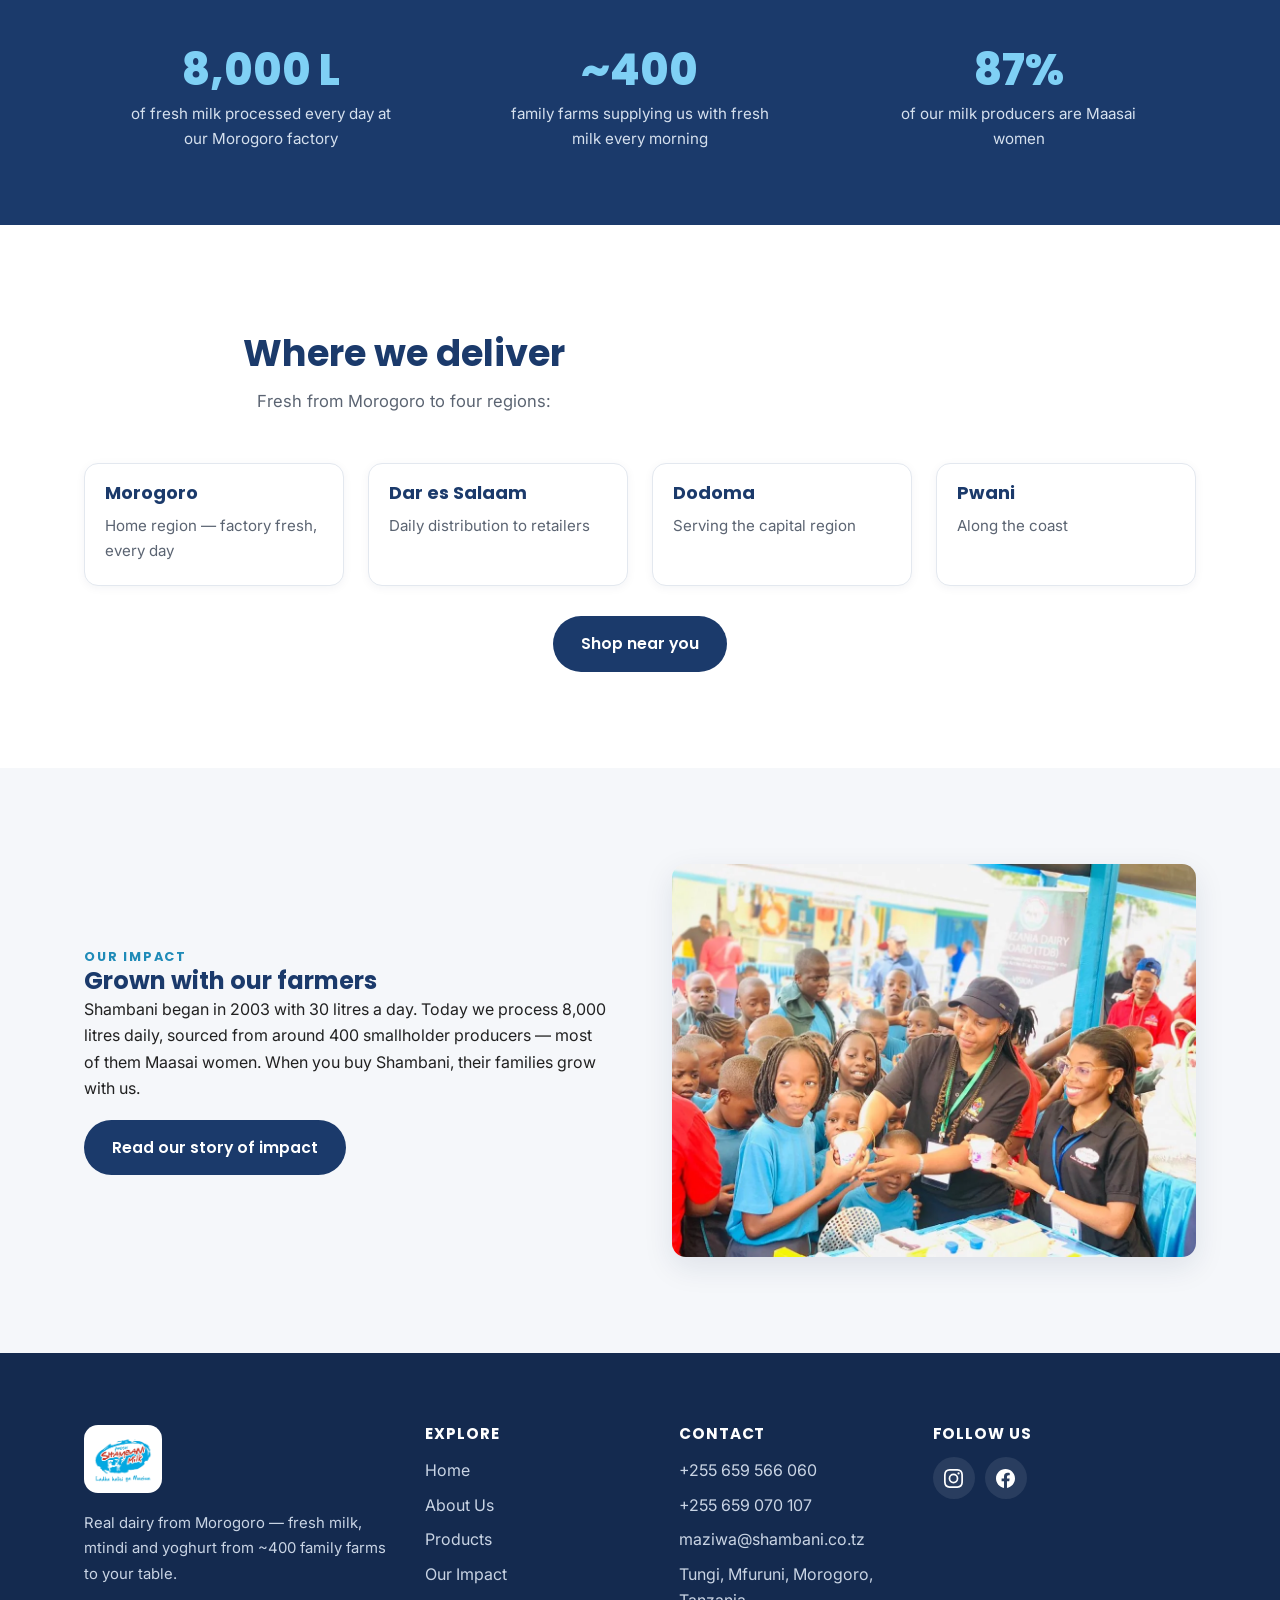
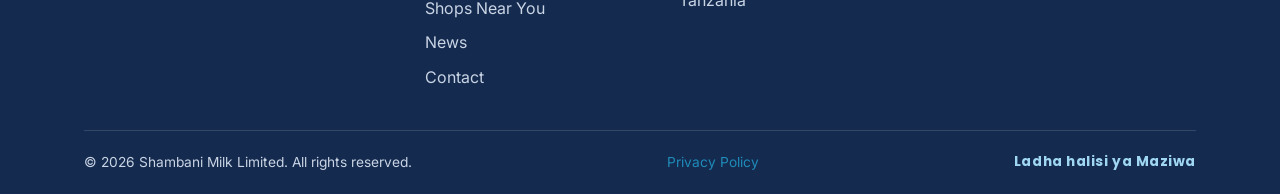
==== commit e62b7716: "Add auto shop locator, privacy policy, cookie notice, news area" ====
--- a/index.html
+++ b/index.html
@@ -68,6 +68,7 @@
           <li><a href="products.html" data-i18n="nav.products">Products</a></li>
           <li><a href="impact.html" data-i18n="nav.impact">Our Impact</a></li>
           <li><a href="shops.html" data-i18n="nav.locations">Shops Near You</a></li>
+          <li><a href="blog.html" data-i18n="nav.news">News</a></li>
           <li><a href="contact.html" data-i18n="nav.contact">Contact</a></li>
         </ul>
       </nav>
@@ -216,6 +217,7 @@
             <li><a href="products.html" data-i18n="nav.products">Products</a></li>
             <li><a href="impact.html" data-i18n="nav.impact">Our Impact</a></li>
             <li><a href="shops.html" data-i18n="nav.locations">Shops Near You</a></li>
+            <li><a href="blog.html" data-i18n="nav.news">News</a></li>
             <li><a href="contact.html" data-i18n="nav.contact">Contact</a></li>
           </ul>
         </nav>
@@ -242,6 +244,7 @@
       </div>
       <div class="footer-bottom">
         <span data-i18n="footer.rights">© 2026 Shambani Milk Limited. All rights reserved.</span>
+        <a href="privacy.html" data-i18n="footer.privacy">Privacy Policy</a>
         <span>Ladha halisi ya Maziwa</span>
       </div>
     </div>
--- a/assets/css/styles.css
+++ b/assets/css/styles.css
@@ -382,3 +382,55 @@
   html { scroll-behavior: auto; }
   *, *::before, *::after { transition: none !important; animation: none !important; }
 }
+
+/* ---------- Cookie notice ---------- */
+.cookie-banner {
+  position: fixed; left: 0; right: 0; bottom: 0; z-index: 95;
+  background: var(--paper); border-top: 1px solid var(--line);
+  box-shadow: 0 -8px 30px rgba(20,42,79,.14);
+  padding: 16px clamp(16px, 4vw, 40px);
+  display: flex; flex-wrap: wrap; align-items: center; justify-content: center;
+  gap: 12px 24px;
+}
+.cookie-banner p {
+  margin: 0; max-width: 62ch; font-size: .88rem; color: var(--ink);
+}
+.cookie-banner a { color: var(--navy); font-weight: 600; }
+.cookie-actions { display: flex; gap: 10px; flex: none; }
+body.has-cookie .wa-float { bottom: 110px; }
+@media (max-width: 560px) {
+  .cookie-banner { flex-direction: column; align-items: stretch; text-align: center; }
+  .cookie-actions { justify-content: center; }
+  body.has-cookie .wa-float { bottom: 170px; }
+}
+
+/* ---------- Prose (privacy policy, blog articles) ---------- */
+.prose { max-width: 72ch; }
+.prose h2 { font-size: clamp(1.3rem, 2.6vw, 1.7rem); margin: 2.2rem 0 .8rem; }
+.prose h3 { font-size: 1.08rem; margin: 1.6rem 0 .5rem; }
+.prose p, .prose ul { color: var(--ink); font-size: .98rem; }
+.prose ul { padding-left: 1.3rem; margin: .6rem 0 1rem; }
+.prose li { margin-bottom: .4rem; }
+.prose .updated { color: var(--muted); font-size: .85rem; }
+
+/* ---------- Blog ---------- */
+.post-meta { display: flex; align-items: center; gap: 10px; margin: 0 0 10px; }
+.post-meta time { font-size: .8rem; color: var(--muted); font-weight: 600; }
+.blog-card h3 { margin: 10px 0 8px; }
+.blog-card p { color: var(--muted); font-size: .93rem; margin: 0 0 14px; }
+.post-note { margin-top: 18px; font-size: .85rem; }
+.article-head { max-width: 72ch; margin-bottom: 6px; }
+.article-head h1 { font-size: clamp(1.6rem, 3.6vw, 2.4rem); }
+.article-body { max-width: 72ch; }
+.article-body p { font-size: 1rem; margin: 0 0 1rem; }
+.back-link {
+  display: inline-flex; align-items: center; gap: 6px;
+  font-weight: 600; color: var(--navy); text-decoration: none; margin-bottom: 18px;
+}
+.back-link:hover { color: var(--blue-dark); }
+
+/* ---------- Shop distance chip ---------- */
+.shop-dist { margin: 0 0 4px; }
+/* Cookie banner buttons (btn-outline is white-on-dark by default; banner is light) */
+.cookie-banner .btn-outline { color: var(--navy); border-color: var(--line); background: var(--mist); }
+.cookie-banner .btn-outline:hover { background: var(--line); color: var(--navy); }
